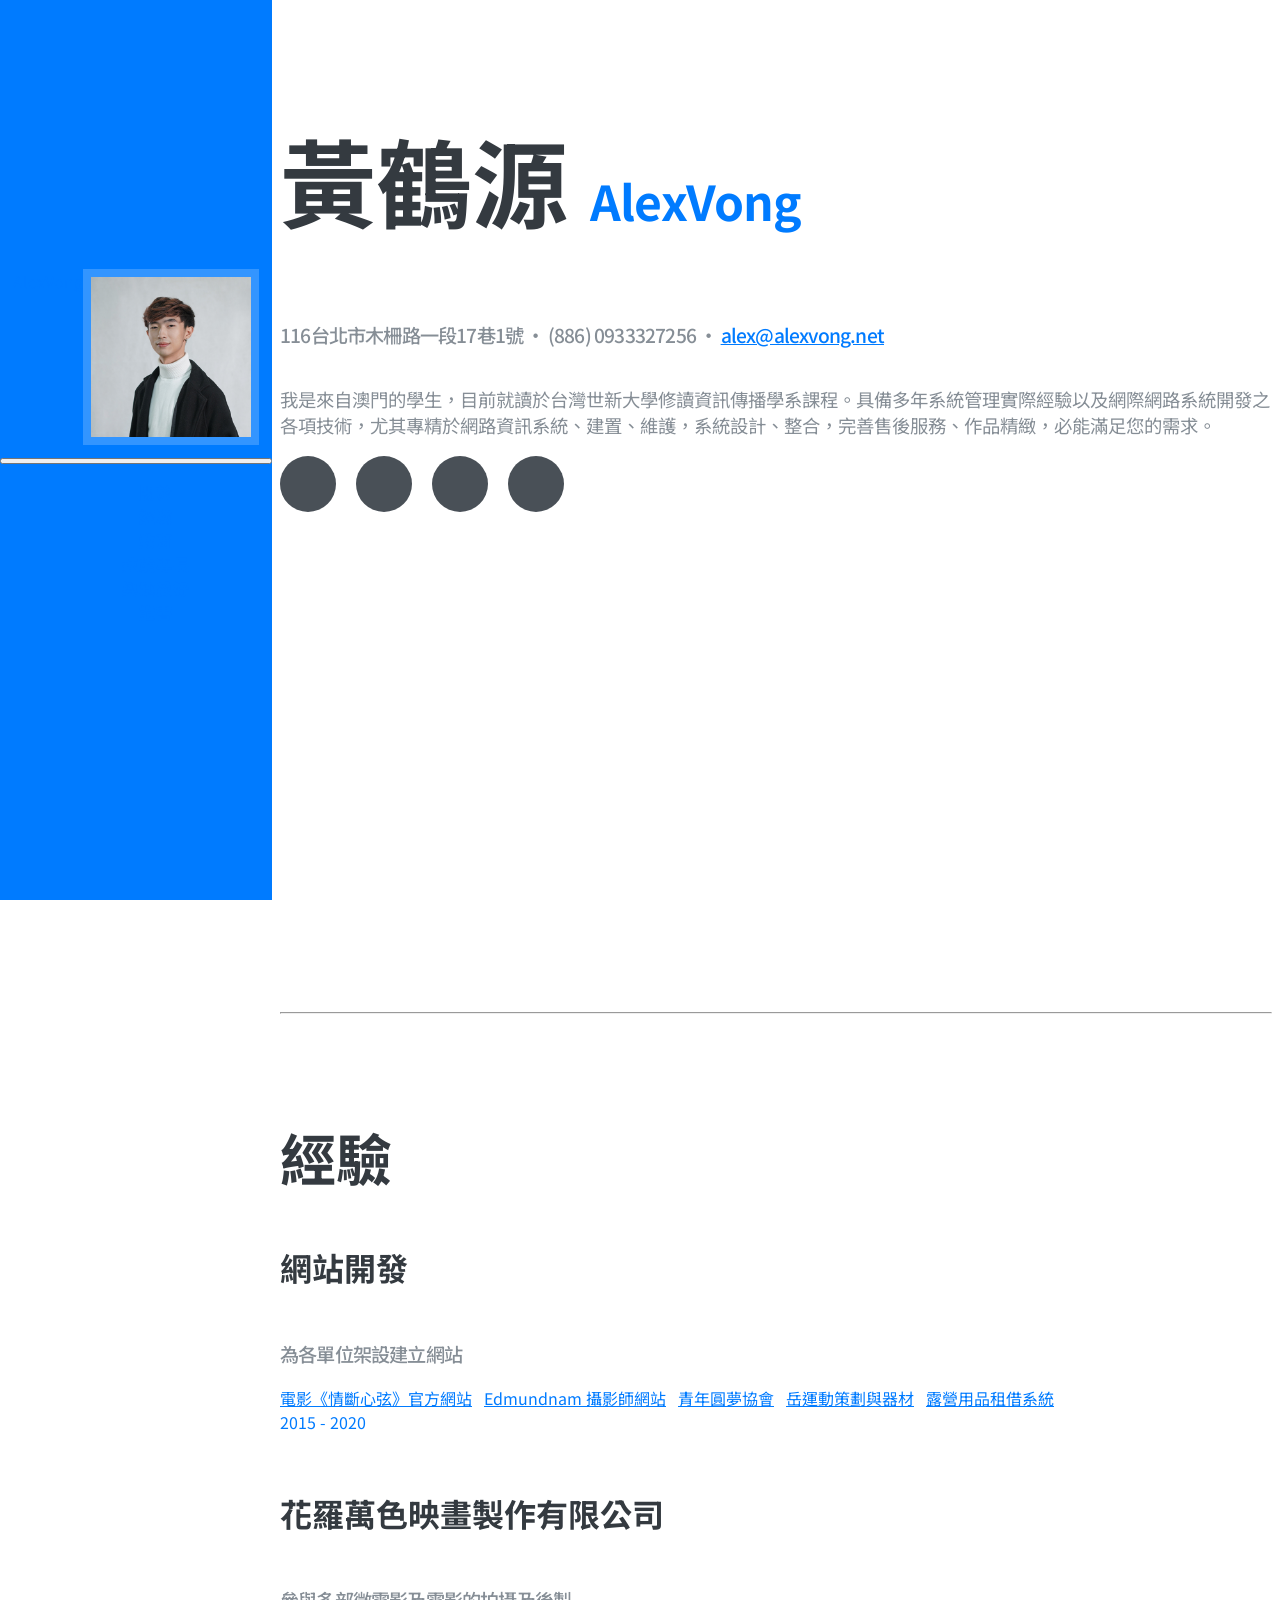
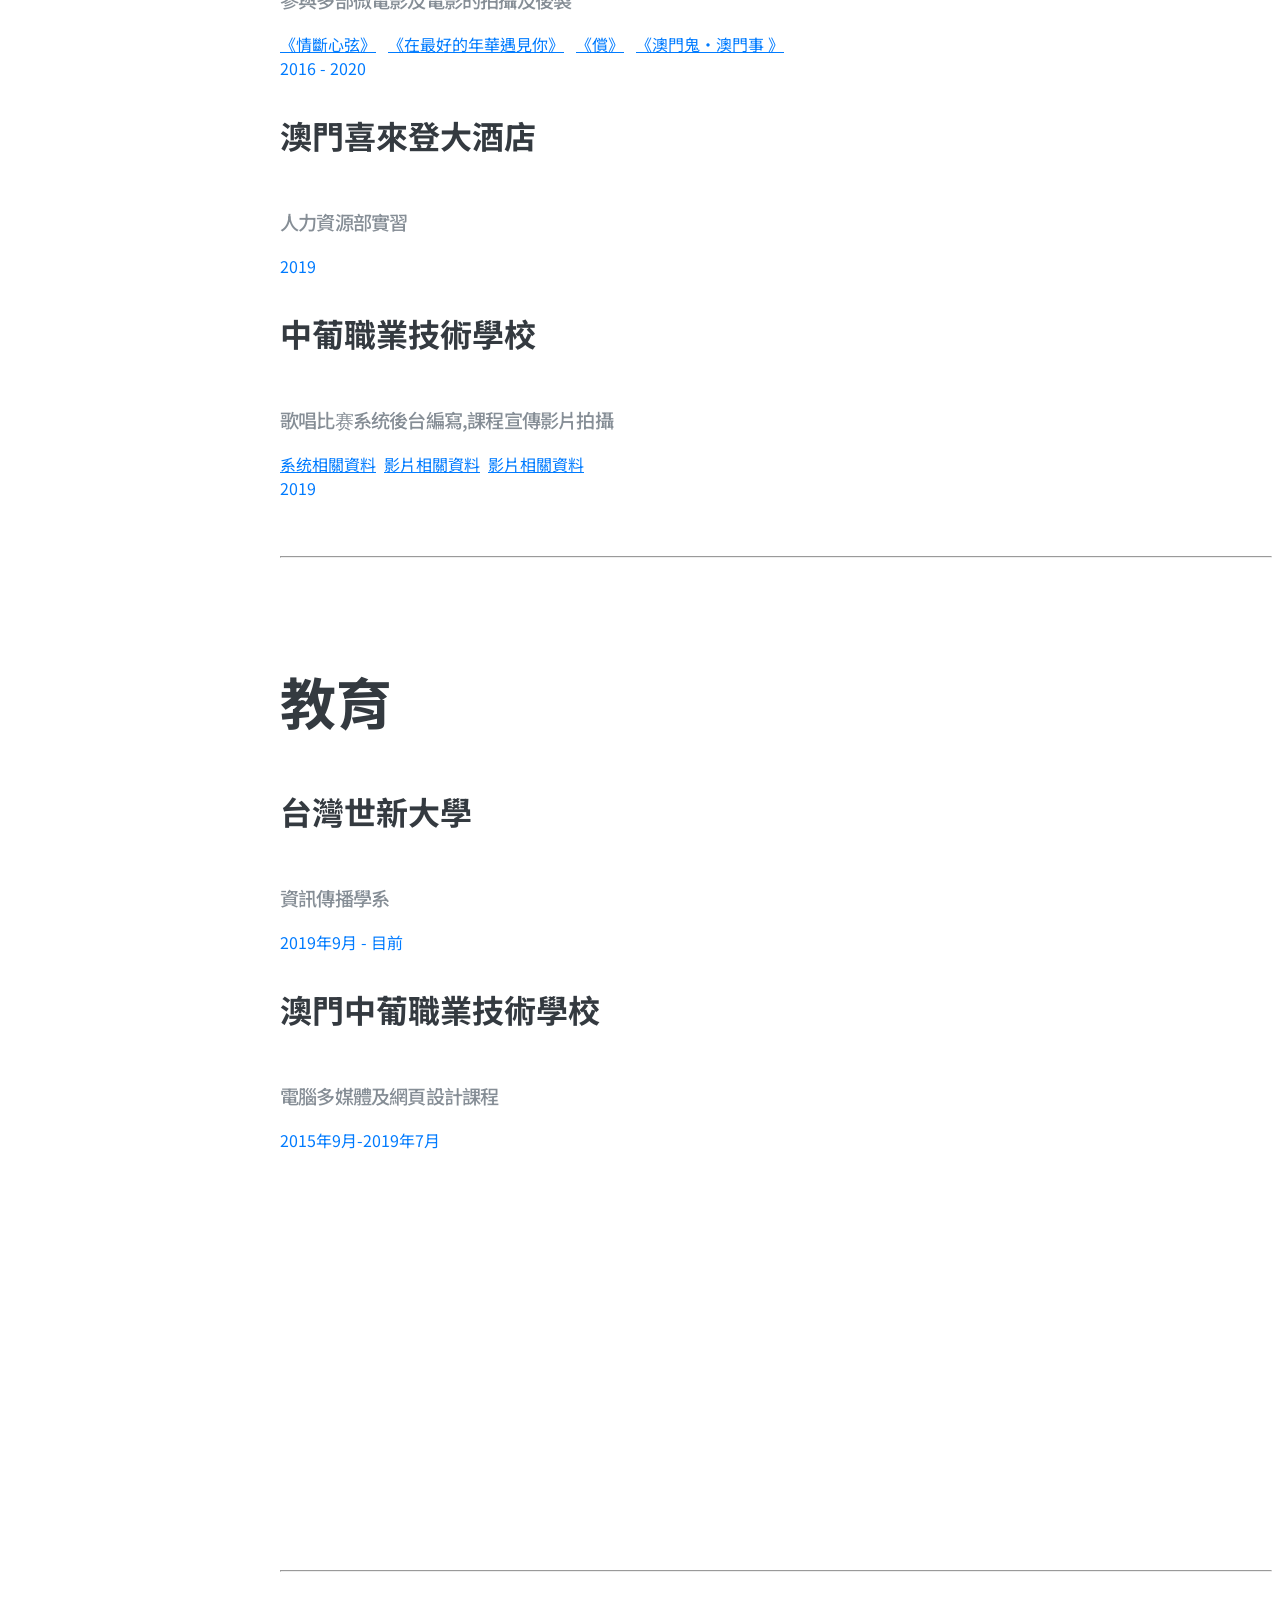
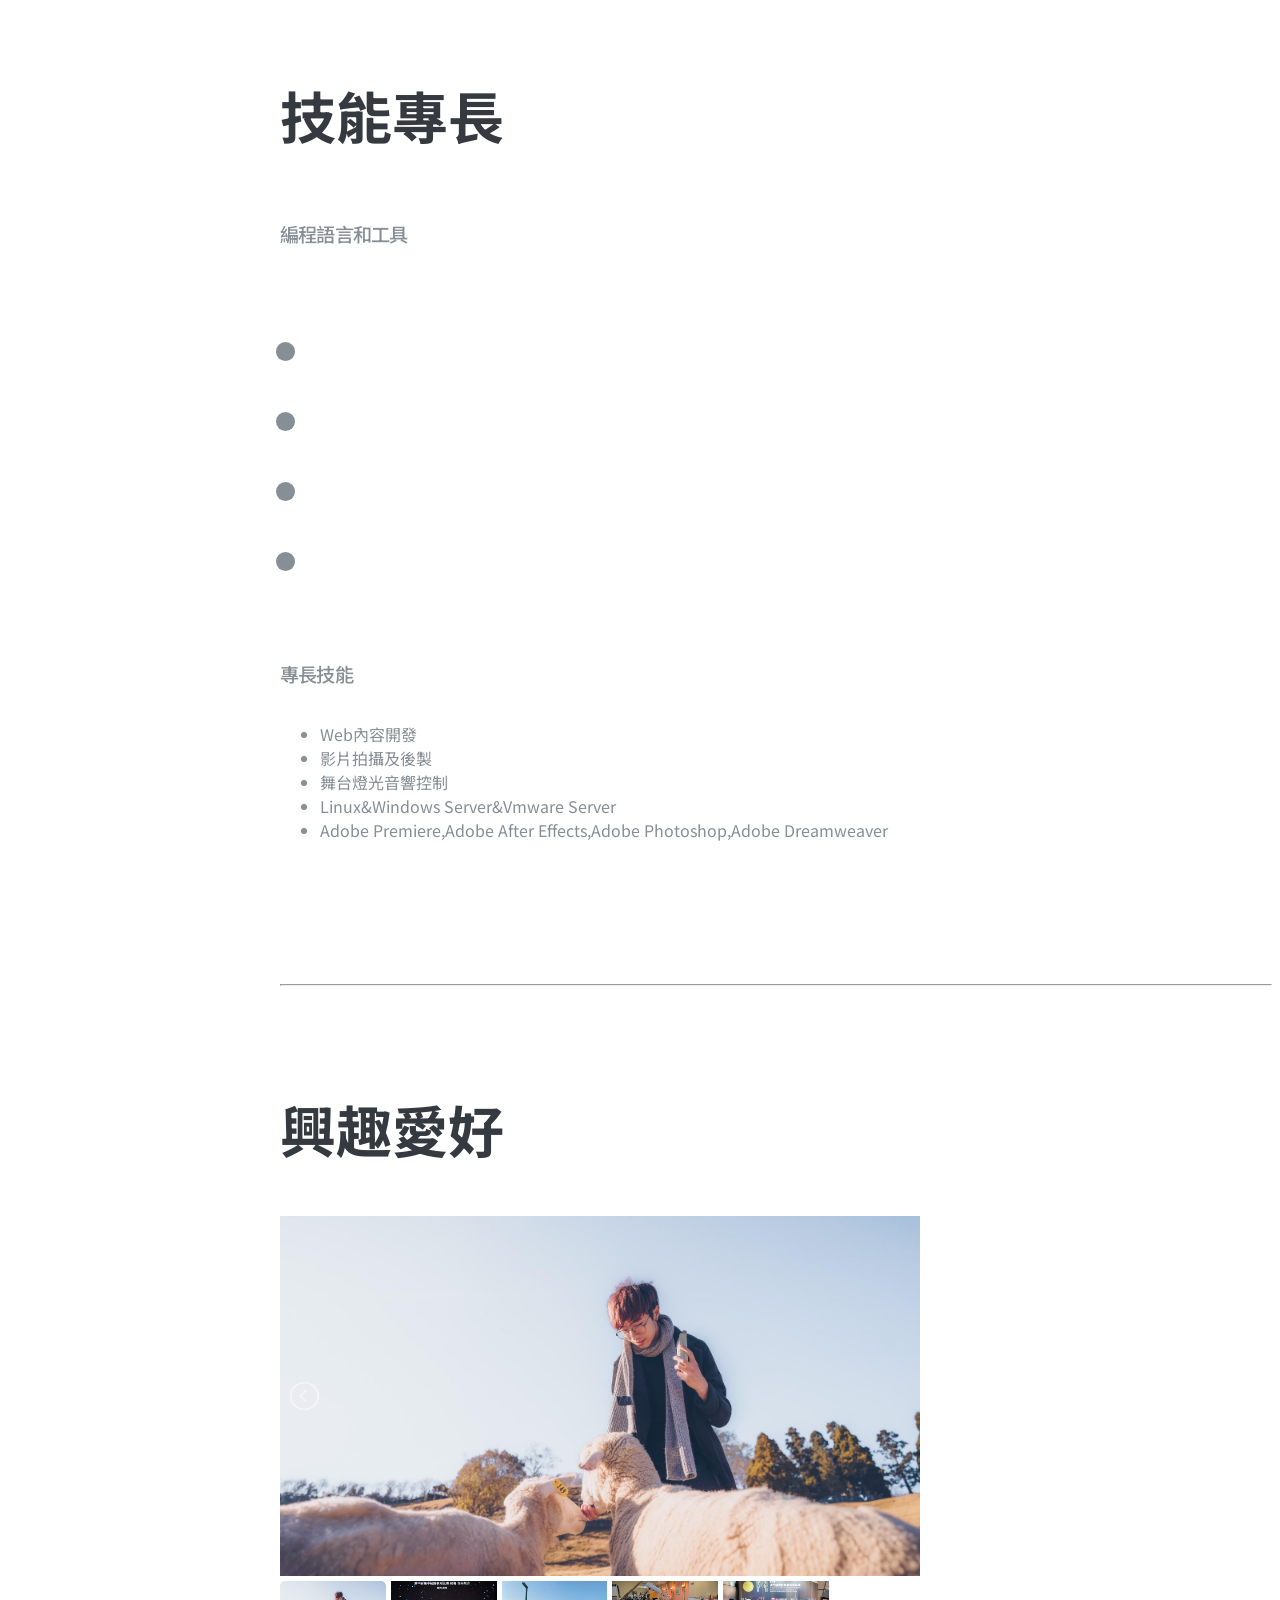
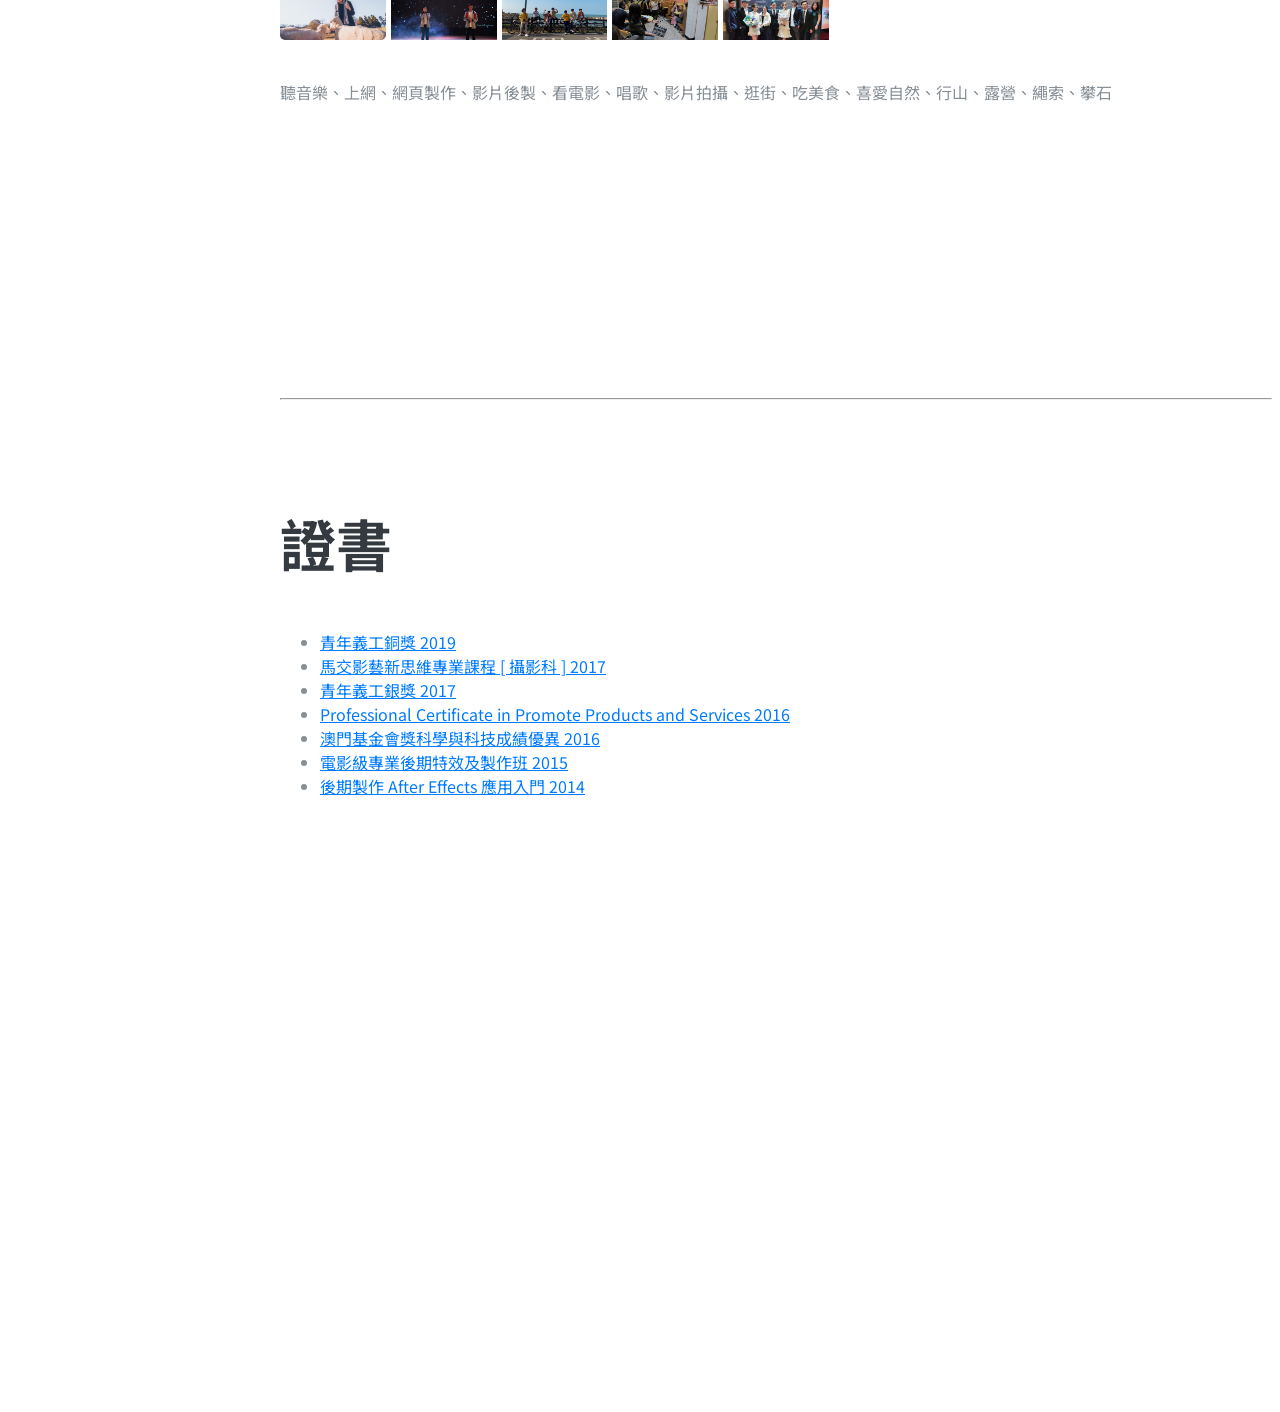
==== index.html @ d88dcc9e "Update index.html" ====
<!DOCTYPE html>
<html lang="zh-tw">
<head>
  <meta charset="utf-8">
  <meta name="viewport" content="width=device-width, initial-scale=1, shrink-to-fit=no">
  <meta name="description" content="AlexVong黃鶴源 我是來自澳門的學生，目前就讀於台灣世新大學修讀資訊傳播學系課程 具備多年系統管理實際經驗以及網際網路系統開發之各項技術，尤其專精於網路資訊系統、建置、維護，系統設計、整合">
  <meta name="author" content="AlexVong">
  <title>AlexVong 黃鶴源</title>
  <link href="img/favicon.png" rel="shortcut icon">
  <!-- Bootstrap core CSS -->
  <link href="vendor/bootstrap/css/bootstrap.min.css" rel="stylesheet">
  <!-- Custom fonts for this template -->
  <link href="https://fonts.googleapis.com/css?family=Saira+Extra+Condensed:500,700" rel="stylesheet">
  <link href="https://fonts.googleapis.com/css?family=Muli:400,400i,800,800i" rel="stylesheet">
  <link href="vendor/fontawesome-free/css/all.min.css" rel="stylesheet">
  <!-- Custom styles for this template -->
  <link href="css/resume.min.css" rel="stylesheet">
  <link href="css/myresume.css" rel="stylesheet">
  <!-- JQuery Lightbox 燈箱插件 -->
  <script src="js/lightbox-plus-jquery.js"></script>
  <link href="css/lightbox.css" rel="stylesheet" />
  <!-- Google Fonts字體 -->
  <link href="https://fonts.googleapis.com/css?family=Noto+Sans+TC&display=swap" rel="stylesheet">
  <!-- jQuery圖片輪播 -->
  <link type="text/css" rel="stylesheet" href="css/lightslider.css" />                  
  <script src="https://code.jquery.com/jquery-3.4.1.min.js"></script>
  <script src="js/lightslider.js"></script>
</head>
<body id="page-top">
  <nav class="navbar navbar-expand-lg navbar-dark bg-primary fixed-top" id="sideNav">
    <a class="navbar-brand js-scroll-trigger" href="#page-top">
      <span class="d-block d-lg-none">AlexVong</span>
      <span class="d-none d-lg-block">
        <img class="img-fluid img-profile rounded-circle mx-auto mb-2" src="img/profilealex.jpg" alt="alexprofilephoto">
      </span>
    </a>
    <button class="navbar-toggler" type="button" data-toggle="collapse" data-target="#navbarSupportedContent" aria-controls="navbarSupportedContent" aria-expanded="false" aria-label="Toggle navigation">
      <span class="navbar-toggler-icon"></span>
    </button>
    <div class="collapse navbar-collapse" id="navbarSupportedContent">
      <ul class="navbar-nav">
        <li class="nav-item">
          <a class="nav-link js-scroll-trigger" href="#about">關於</a>
        </li>
        <li class="nav-item">
          <a class="nav-link js-scroll-trigger" href="#experience">經驗</a>
        </li>
        <li class="nav-item">
          <a class="nav-link js-scroll-trigger" href="#education">教育</a>
        </li>
        <li class="nav-item">
          <a class="nav-link js-scroll-trigger" href="#skills">技能專長</a>
        </li>
        <li class="nav-item">
          <a class="nav-link js-scroll-trigger" href="#interests">興趣愛好</a>
        </li>
        <li class="nav-item">
          <a class="nav-link js-scroll-trigger" href="#awards">證書</a>
        </li>
      </ul>
    </div>
  </nav>
  <div class="container-fluid p-0">
    <section class="resume-section p-3 p-lg-5 d-flex align-items-center" id="about">
      <div class="w-100">
        <h1 class="mb-0">黃鶴源  
          <span class="text-primary">AlexVong</span>
        </h1>
        <div class="subheading mb-5">116台北市木柵路一段17巷1號 · (886) 0933327256 ·
          <a href="mailto:alex@alexvong.net">alex@alexvong.net</a>
        </div>
        <p class="lead mb-5">我是來自澳門的學生，目前就讀於台灣世新大學修讀資訊傳播學系課程。具備多年系統管理實際經驗以及網際網路系統開發之各項技術，尤其專精於網路資訊系統、建置、維護，系統設計、整合，完善售後服務、作品精緻，必能滿足您的需求。</p>
        <div class="social-icons">
       <!--   <a href="#">
            <i class="fab fa-linkedin-in"></i>
          </a>-->
          <a href="https://www.instagram.com/alexvong_/">
            <i class="fab fa-instagram"></i>
          </a>
          <a href="https://www.facebook.com/1999alex">
            <i class="fab fa-facebook-f"></i>
          </a>
          <a href="https://www.snapchat.com/add/alexvong99">
            <i class="fab fa-snapchat-ghost"></i>
          </a>
          <a href="mailto:alex@alexvong.net">
            <i class="fas fa-envelope"></i>
          </a>
        </div>
      </div>
    </section>
    <hr class="m-0">
    <section class="resume-section p-3 p-lg-5 d-flex justify-content-center" id="experience">
      <div class="w-100">
        <h2 class="mb-5">經驗</h2>
        <div class="resume-item d-flex flex-column flex-md-row justify-content-between">
          <div class="resume-content">
            <h3 class="mb-0">網站開發</h3>
            <div class="subheading mb-3">為各單位架設建立網站</div>
            <a href="https://www.stringsofsorrow.com/">電影《情斷心弦》官方網站</a>&nbsp;&nbsp;
            <a href="https://edmundnam.com/">Edmundnam 攝影師網站</a>&nbsp;&nbsp;
            <a href="https://www.youth-dreams.org/">青年圓夢協會</a>&nbsp;&nbsp;
            <a href="https://www.peaksportmacau.com/">岳運動策劃與器材</a>&nbsp;&nbsp;
            <a href="https://equip.youthleadermac.org/">露營用品租借系統</a>
          </div>
          <div class="resume-date text-md-right">
            <span class="text-primary">2015 - 2020</span>
          </div>
        </div>
  <br>
        <div class="resume-item d-flex flex-column flex-md-row justify-content-between mb-5">
          <div class="resume-content">
            <h3 class="mb-0">花羅萬色映畫製作有限公司</h3>
            <div class="subheading mb-3">參與多部微電影及電影的拍攝及後製</div>
            <a href="https://www.stringsofsorrow.com/">《情斷心弦》</a>&nbsp;&nbsp;
            <a href="https://alex36.com/?project=1">《在最好的年華遇見你》</a>&nbsp;&nbsp;
            <a href="https://alex36.com/?project=2">《償》</a>&nbsp;&nbsp;
            <a href="https://alex36.com/?project=6">《澳門鬼・澳門事 》</a>
          </div>
          <div class="resume-date text-md-right">
            <span class="text-primary">2016 - 2020</span>
          </div>
        </div>
        <div class="resume-item d-flex flex-column flex-md-row justify-content-between mb-5">
          <div class="resume-content">
            <h3 class="mb-0">澳門喜來登大酒店</h3>
           <div class="subheading mb-3">人力資源部實習</a></div>
           <!-- <p>Bring to the table win-win survival strategies to ensure proactive domination. At the end of the day, going forward, a new normal that has evolved from generation X is on the runway heading towards a streamlined cloud solution. User generated content in real-time will have multiple touchpoints for offshoring.</p>
        -->  </div>
          <div class="resume-date text-md-right">
            <span class="text-primary">2019</span>
          </div>
        </div>
        <div class="resume-item d-flex flex-column flex-md-row justify-content-between mb-5">
          <div class="resume-content">
            <h3 class="mb-0">中葡職業技術學校</h3>
            <div class="subheading mb-3">歌唱比赛系统後台編寫,課程宣傳影片拍攝</div>
            <a href="http://202.175.62.218/~stud_alexvong/sing/admin/">系统相關資料</a>&nbsp;&nbsp;<a href="https://youtu.be/jjWOtiuXO0Q">影片相關資料</a>&nbsp;&nbsp;<a href="https://goo.gl/ZrbVju">影片相關資料</a>
            <!--<p>Capitalize on low hanging fruit to identify a ballpark value added activity to beta test. Override the digital divide with additional clickthroughs from DevOps. Nanotechnology immersion along the information highway will close the loop on focusing solely on the bottom line.</p>-->
          </div>
          <div class="resume-date text-md-right">
            <span class="text-primary">2019</span>
          </div>
        </div>
      </div>
    </section>
    <hr class="m-0">
    <section class="resume-section p-3 p-lg-5 d-flex align-items-center" id="education">
      <div class="w-100">
        <h2 class="mb-5">教育</h2>

        <div class="resume-item d-flex flex-column flex-md-row justify-content-between mb-5">
          <div class="resume-content">
            <h3 class="mb-0">台灣世新大學</h3>
            <div class="subheading mb-3">資訊傳播學系</div>
            <!--<div>Computer Science - Web Development Track</div>
            <p>GPA: 3.23</p>-->
          </div>
          <div class="resume-date text-md-right">
            <span class="text-primary">2019年9月 - 目前</span>
          </div>
        </div>
        <div class="resume-item d-flex flex-column flex-md-row justify-content-between">
          <div class="resume-content">
            <h3 class="mb-0">澳門中葡職業技術學校</h3>
            <div class="subheading mb-3">電腦多媒體及網頁設計課程</div>
            <!--<p>GPA: 3.56</p>-->
          </div>
          <div class="resume-date text-md-right">
            <span class="text-primary">2015年9月-2019年7月</span>
          </div>
        </div>
      </div>
    </section>
    <hr class="m-0">
    <section class="resume-section p-3 p-lg-5 d-flex align-items-center" id="skills">
      <div class="w-100">
        <h2 class="mb-5">技能專長</h2>

        <div class="subheading mb-3">編程語言和工具</div>
        <ul class="list-inline dev-icons">
          <li class="list-inline-item">
            <i class="fab fa-html5"></i>
          </li>
          <li class="list-inline-item">
           <i class="fab fa-php"></i>
          </li>
          <li class="list-inline-item">
            <i class="fab fa-wordpress"></i>
          </li>
          <li class="list-inline-item">
            <i class="fab fa-linux"></i>
          </li>
        </ul>
        <div class="subheading mb-3">專長技能</div>
        <ul class="fa-ul mb-0">
                    <li>
            <i class="fa-li fa fa-check"></i>
            Web內容開發</li>
          <li>
            <i class="fa-li fa fa-check"></i>
            影片拍攝及後製</li>
          <li>
            <i class="fa-li fa fa-check"></i>
            舞台燈光音響控制</li>
          <li>
            <i class="fa-li fa fa-check"></i>
            Linux&Windows Server&Vmware Server</li>
                     <li>
            <i class="fa-li fa fa-check"></i>
            Adobe Premiere,Adobe After Effects,Adobe Photoshop,Adobe Dreamweaver</li>
        </ul>
      </div>
    </section>
    <hr class="m-0">

    <section class="resume-section p-3 p-lg-5 d-flex align-items-center" id="interests">
      <div class="w-100">
        <h2 class="mb-5">興趣愛好</h2>
<div class="demo">
    <ul  class="sli" id="lightSlider">
        <li  class="sli" data-thumb="img/sli1.jpg">
            <img width="640" height="480" class="sli" src="img/sli1.jpg" />
        </li>
        <li  class="sli" data-thumb="img/sli2.jpg">
            <img width="640" height="480" class="sli" src="img/sli2.jpg" />
        </li>
           <li  class="sli" data-thumb="img/sli3.jpg">
            <img width="640" height="480" class="sli" src="img/sli3.jpg" />
        </li>
        </li>
           <li  class="sli" data-thumb="img/sli4.jpg">
            <img width="640" height="480" class="sli" src="img/sli4.jpg" />
        </li>
        </li>
           <li  class="sli" data-thumb="img/sli5.jpg">
            <img width="640" height="480" class="sli" src="img/sli5.jpg" />
        </li>
    </ul>
</div>
          <script type="text/javascript">
$('#lightSlider').lightSlider({
    gallery: true,
    item: 1,
    loop:true,
    slideMargin: 0,
    thumbItem: 9
});
</script>
         <br>
        <p class="mb-0">聽音樂、上網、網頁製作、影片後製、看電影、唱歌、影片拍攝、逛街、吃美食、喜愛自然、行山、露營、繩索、攀石</p>
      </div>
    </section>

    <hr class="m-0">
    <section class="resume-section p-3 p-lg-5 d-flex align-items-center" id="awards">
      <div class="w-100">
        <h2 class="mb-5">證書</h2>
        <ul class="fa-ul mb-0">
         <li>
            <i class="fa-li fa fa-trophy text-warning"></i>
            <a href="img/ca5.jpg" data-lightbox="ca" data-title="青年義工銅獎">青年義工銅獎 2019</a>
          </li>
          <li>
            <i class="fa-li fa fa-trophy text-warning"></i>
            <a href="img/ca1.jpeg" data-lightbox="ca" data-title="馬交影藝新思維專業課程 [ 攝影科 ]">馬交影藝新思維專業課程 [ 攝影科 ] 2017</a>
          </li>
         <li>
            <i class="fa-li fa fa-trophy text-warning"></i>
            <a href="img/ca6.jpeg" data-lightbox="ca" data-title="青年義工銀獎">青年義工銀獎 2017</a>
          </li>
           <li>
            <i class="fa-li fa fa-trophy text-warning"></i>
            <a href="img/ca4.jpeg" data-lightbox="ca" data-title="Professional Certificate in Promote Products and Services">Professional Certificate in Promote Products and Services 2016</a>
          </li>
           <li>
            <i class="fa-li fa fa-trophy text-warning"></i>
            <a href="img/ca7.jpeg" data-lightbox="ca" data-title="澳門基金會獎科學與科技成績優異 2016">澳門基金會獎科學與科技成績優異 2016</a>
          </li>
          <li>
            <i class="fa-li fa fa-trophy text-warning"></i>
            <a href="img/ca3.jpeg" data-lightbox="ca" data-title="電影級專業後期特效及製作班">電影級專業後期特效及製作班 2015</a>
          </li>
          <li>
            <i class="fa-li fa fa-trophy text-warning"></i>
            <a href="img/ca2.jpeg" data-lightbox="ca" data-title="後期製作 After Effects 應用入門">後期製作 After Effects 應用入門 2014</a>
          </li>
        </ul>
      </div>
    </section>

  </div>

  <!-- Bootstrap core JavaScript -->
  <script src="vendor/jquery/jquery.min.js"></script>
  <script src="vendor/bootstrap/js/bootstrap.bundle.min.js"></script>

  <!-- Plugin JavaScript -->
  <script src="vendor/jquery-easing/jquery.easing.min.js"></script>

  <!-- Custom scripts for this template -->
  <script src="js/resume.min.js"></script>
</body>
</html>
---- css/resume.min.css ----
/*!
 * Start Bootstrap - Resume v5.0.8 (https://startbootstrap.com/template-overviews/resume)
 * Copyright 2013-2019 Start Bootstrap
 * Licensed under MIT (https://github.com/BlackrockDigital/startbootstrap-resume/blob/master/LICENSE)
 font-family: 'Noto Sans TC', sans-serif;
 */body{font-family:'Noto Sans TC', sans-serif,Muli,-apple-system,BlinkMacSystemFont,'Segoe UI',Roboto,'Helvetica Neue',Arial,sans-serif,'Apple Color Emoji'
 ,'Segoe UI Emoji','Segoe UI Symbol','Noto Color Emoji';padding-top:54px;color:#868e96}@media (min-width:992px)
 {body{padding-top:0;padding-left:17rem}}h1,h2,h3,h4,h5,h6
 {font-family:'Saira Extra Condensed',-apple-system,BlinkMacSystemFont,'Segoe UI',Roboto,'Helvetica Neue',Arial,sans-serif,
 'Apple Color Emoji','Segoe UI Emoji','Segoe UI Symbol','Noto Color Emoji';font-weight:700;text-transform:uppercase;color:#343a40}
 h1{font-size:6rem;line-height:5.5rem}h2{font-size:3.5rem}h3{font-size:2rem}
 p.lead{font-size:1.15rem;font-weight:400}.subheading{text-transform:uppercase;font-weight:500;
 	font-family:'Saira Extra Condensed',-apple-system,BlinkMacSystemFont,'Segoe UI',Roboto,'Helvetica Neue',Arial,sans-serif,
 	'Apple Color Emoji','Segoe UI Emoji','Segoe UI Symbol','Noto Color Emoji';font-size:1.5rem}
 	.social-icons a{display:inline-block;height:3.5rem;width:3.5rem;background-color:#495057;color:#fff!important;border-radius:100%;
 		text-align:center;font-size:1.5rem;line-height:3.5rem;margin-right:1rem}.social-icons a:last-child{margin-right:0}
 		.social-icons a:hover{background-color:#007bff}.dev-icons{font-size:3rem}.dev-icons .list-inline-item i:hover{color:#007bff}
 		#sideNav .navbar-nav .nav-item .nav-link{font-weight:800;letter-spacing:.05rem;text-transform:uppercase}
 		#sideNav .navbar-toggler:focus{outline-color:#d48a6e}@media (min-width:992px)
 		{#sideNav{text-align:center;position:fixed;top:0;left:0;display:flex;flex-direction:column;width:17rem;height:100vh}
 		#sideNav .navbar-brand{display:flex;margin:auto auto 0;padding:.5rem}
 		#sideNav .navbar-brand .img-profile{max-width:10rem;max-height:10rem;border:.5rem solid rgba(255,255,255,.2)}
 		#sideNav .navbar-collapse{display:flex;align-items:flex-start;flex-grow:0;width:100%;margin-bottom:auto}
 		#sideNav .navbar-collapse .navbar-nav{flex-direction:column;width:100%}
 		#sideNav .navbar-collapse .navbar-nav .nav-item{display:block}
 		#sideNav .navbar-collapse .navbar-nav .nav-item .nav-link{display:block}}
 		section.resume-section{padding-top:5rem!important;padding-bottom:5rem!important;max-width:75rem}
 		section.resume-section .resume-item .resume-date{min-width:none}@media (min-width:768px)
 		{section.resume-section{min-height:100vh}section.resume-section .resume-item .resume-date{min-width:18rem}}
 		@media (min-width:992px){section.resume-section{padding-top:3rem!important;padding-bottom:3rem!important}}
 		.bg-primary{background-color:#007bff!important}.text-primary{color:#007bff!important}a{color:#007bff}a:active,a:focus,a:hover{color:#824027}

 		.demo {
}
ul.sli {
    list-style: none outside none;
    padding-left: 0;
    margin-bottom:0;
}
li.sli {
    display: block;
    float: left;
    margin-right: 6px;
    cursor:pointer;
}
img.sli {
    display: block;
    height: auto;
    max-width: 100%;
}
---- css/myresume.css ----
body {
	font-family: 'Noto Sans TC', sans-serif;
}

h1, h2, h3, h4, h5, h6 {
	font-family: 'Noto Sans TC', sans-serif;
	text-transform: none;
}
.subheading {
	font-family: 'Noto Sans TC', sans-serif;
	font-size: 1.2rem;
	text-transform: none;
	letter-spacing: -0.05rem;
	line-height: 4rem;
}


h1 .text-primary {
	font-size: 3rem;
	letter-spacing: -0.05rem;
	line-height: 3rem;
}
---- css/lightslider.css ----
/*! lightslider - v1.1.3 - 2015-04-14
* https://github.com/sachinchoolur/lightslider
* Copyright (c) 2015 Sachin N; Licensed MIT */
/** /!!! core css Should not edit !!!/**/ 

.lSSlideOuter {
    overflow: hidden;
    -webkit-touch-callout: none;
    -webkit-user-select: none;
    -khtml-user-select: none;
    -moz-user-select: none;
    -ms-user-select: none;
    user-select: none
}
.lightSlider:before, .lightSlider:after {
    content: " ";
    display: table;
}
.lightSlider {
    overflow: hidden;
    margin: 0;
}
.lSSlideWrapper {
    max-width: 100%;
    overflow: hidden;
    position: relative;
}
.lSSlideWrapper > .lightSlider:after {
    clear: both;
}
.lSSlideWrapper .lSSlide {
    -webkit-transform: translate(0px, 0px);
    -ms-transform: translate(0px, 0px);
    transform: translate(0px, 0px);
    -webkit-transition: all 1s;
    -webkit-transition-property: -webkit-transform,height;
    -moz-transition-property: -moz-transform,height;
    transition-property: transform,height;
    -webkit-transition-duration: inherit !important;
    transition-duration: inherit !important;
    -webkit-transition-timing-function: inherit !important;
    transition-timing-function: inherit !important;
}
.lSSlideWrapper .lSFade {
    position: relative;
}
.lSSlideWrapper .lSFade > * {
    position: absolute !important;
    top: 0;
    left: 0;
    z-index: 9;
    margin-right: 0;
    width: 100%;
}
.lSSlideWrapper.usingCss .lSFade > * {
    opacity: 0;
    -webkit-transition-delay: 0s;
    transition-delay: 0s;
    -webkit-transition-duration: inherit !important;
    transition-duration: inherit !important;
    -webkit-transition-property: opacity;
    transition-property: opacity;
    -webkit-transition-timing-function: inherit !important;
    transition-timing-function: inherit !important;
}
.lSSlideWrapper .lSFade > *.active {
    z-index: 10;
}
.lSSlideWrapper.usingCss .lSFade > *.active {
    opacity: 1;
}
/** /!!! End of core css Should not edit !!!/**/

/* Pager */
.lSSlideOuter .lSPager.lSpg {
    margin: 10px 0 0;
    padding: 0;
    text-align: center;
}
.lSSlideOuter .lSPager.lSpg > li {
    cursor: pointer;
    display: inline-block;
    padding: 0 5px;
}
.lSSlideOuter .lSPager.lSpg > li a {
    background-color: #222222;
    border-radius: 30px;
    display: inline-block;
    height: 8px;
    overflow: hidden;
    text-indent: -999em;
    width: 8px;
    position: relative;
    z-index: 99;
    -webkit-transition: all 0.5s linear 0s;
    transition: all 0.5s linear 0s;
}
.lSSlideOuter .lSPager.lSpg > li:hover a, .lSSlideOuter .lSPager.lSpg > li.active a {
    background-color: #428bca;
}
.lSSlideOuter .media {
    opacity: 0.8;
}
.lSSlideOuter .media.active {
    opacity: 1;
}
/* End of pager */

/** Gallery */
.lSSlideOuter .lSPager.lSGallery {
    list-style: none outside none;
    padding-left: 0;
    margin: 0;
    overflow: hidden;
    transform: translate3d(0px, 0px, 0px);
    -moz-transform: translate3d(0px, 0px, 0px);
    -ms-transform: translate3d(0px, 0px, 0px);
    -webkit-transform: translate3d(0px, 0px, 0px);
    -o-transform: translate3d(0px, 0px, 0px);
    -webkit-transition-property: -webkit-transform;
    -moz-transition-property: -moz-transform;
    -webkit-touch-callout: none;
    -webkit-user-select: none;
    -khtml-user-select: none;
    -moz-user-select: none;
    -ms-user-select: none;
    user-select: none;
}
.lSSlideOuter .lSPager.lSGallery li {
    overflow: hidden;
    -webkit-transition: border-radius 0.12s linear 0s 0.35s linear 0s;
    transition: border-radius 0.12s linear 0s 0.35s linear 0s;
}
.lSSlideOuter .lSPager.lSGallery li.active, .lSSlideOuter .lSPager.lSGallery li:hover {
    border-radius: 5px;
}
.lSSlideOuter .lSPager.lSGallery img {
    display: block;
    height: auto;
    max-width: 100%;
}
.lSSlideOuter .lSPager.lSGallery:before, .lSSlideOuter .lSPager.lSGallery:after {
    content: " ";
    display: table;
}
.lSSlideOuter .lSPager.lSGallery:after {
    clear: both;
}
/* End of Gallery*/

/* slider actions */
.lSAction > a {
    width: 32px;
    display: block;
    top: 50%;
    height: 32px;
    background-image: url('../img/controls.png');
    cursor: pointer;
    position: absolute;
    z-index: 99;
    margin-top: -16px;
    opacity: 0.5;
    -webkit-transition: opacity 0.35s linear 0s;
    transition: opacity 0.35s linear 0s;
}
.lSAction > a:hover {
    opacity: 1;
}
.lSAction > .lSPrev {
    background-position: 0 0;
    left: 10px;
}
.lSAction > .lSNext {
    background-position: -32px 0;
    right: 10px;
}
.lSAction > a.disabled {
    pointer-events: none;
}
.cS-hidden {
    height: 1px;
    opacity: 0;
    filter: alpha(opacity=0);
    overflow: hidden;
}


/* vertical */
.lSSlideOuter.vertical {
    position: relative;
}
.lSSlideOuter.vertical.noPager {
    padding-right: 0px !important;
}
.lSSlideOuter.vertical .lSGallery {
    position: absolute !important;
    right: 0;
    top: 0;
}
.lSSlideOuter.vertical .lightSlider > * {
    width: 100% !important;
    max-width: none !important;
}

/* vertical controlls */
.lSSlideOuter.vertical .lSAction > a {
    left: 50%;
    margin-left: -14px;
    margin-top: 0;
}
.lSSlideOuter.vertical .lSAction > .lSNext {
    background-position: 31px -31px;
    bottom: 10px;
    top: auto;
}
.lSSlideOuter.vertical .lSAction > .lSPrev {
    background-position: 0 -31px;
    bottom: auto;
    top: 10px;
}
/* vertical */


/* Rtl */
.lSSlideOuter.lSrtl {
    direction: rtl;
}
.lSSlideOuter .lightSlider, .lSSlideOuter .lSPager {
    padding-left: 0;
    list-style: none outside none;
}
.lSSlideOuter.lSrtl .lightSlider, .lSSlideOuter.lSrtl .lSPager {
    padding-right: 0;
}
.lSSlideOuter .lightSlider > *,  .lSSlideOuter .lSGallery li {
    float: left;
}
.lSSlideOuter.lSrtl .lightSlider > *,  .lSSlideOuter.lSrtl .lSGallery li {
    float: right !important;
}
/* Rtl */

@-webkit-keyframes rightEnd {
    0% {
        left: 0;
    }

    50% {
        left: -15px;
    }

    100% {
        left: 0;
    }
}
@keyframes rightEnd {
    0% {
        left: 0;
    }

    50% {
        left: -15px;
    }

    100% {
        left: 0;
    }
}
@-webkit-keyframes topEnd {
    0% {
        top: 0;
    }

    50% {
        top: -15px;
    }

    100% {
        top: 0;
    }
}
@keyframes topEnd {
    0% {
        top: 0;
    }

    50% {
        top: -15px;
    }

    100% {
        top: 0;
    }
}
@-webkit-keyframes leftEnd {
    0% {
        left: 0;
    }

    50% {
        left: 15px;
    }

    100% {
        left: 0;
    }
}
@keyframes leftEnd {
    0% {
        left: 0;
    }

    50% {
        left: 15px;
    }

    100% {
        left: 0;
    }
}
@-webkit-keyframes bottomEnd {
    0% {
        bottom: 0;
    }

    50% {
        bottom: -15px;
    }

    100% {
        bottom: 0;
    }
}
@keyframes bottomEnd {
    0% {
        bottom: 0;
    }

    50% {
        bottom: -15px;
    }

    100% {
        bottom: 0;
    }
}
.lSSlideOuter .rightEnd {
    -webkit-animation: rightEnd 0.3s;
    animation: rightEnd 0.3s;
    position: relative;
}
.lSSlideOuter .leftEnd {
    -webkit-animation: leftEnd 0.3s;
    animation: leftEnd 0.3s;
    position: relative;
}
.lSSlideOuter.vertical .rightEnd {
    -webkit-animation: topEnd 0.3s;
    animation: topEnd 0.3s;
    position: relative;
}
.lSSlideOuter.vertical .leftEnd {
    -webkit-animation: bottomEnd 0.3s;
    animation: bottomEnd 0.3s;
    position: relative;
}
.lSSlideOuter.lSrtl .rightEnd {
    -webkit-animation: leftEnd 0.3s;
    animation: leftEnd 0.3s;
    position: relative;
}
.lSSlideOuter.lSrtl .leftEnd {
    -webkit-animation: rightEnd 0.3s;
    animation: rightEnd 0.3s;
    position: relative;
}
/*/  GRab cursor */
.lightSlider.lsGrab > * {
  cursor: -webkit-grab;
  cursor: -moz-grab;
  cursor: -o-grab;
  cursor: -ms-grab;
  cursor: grab;
}
.lightSlider.lsGrabbing > * {
  cursor: move;
  cursor: -webkit-grabbing;
  cursor: -moz-grabbing;
  cursor: -o-grabbing;
  cursor: -ms-grabbing;
  cursor: grabbing;
}
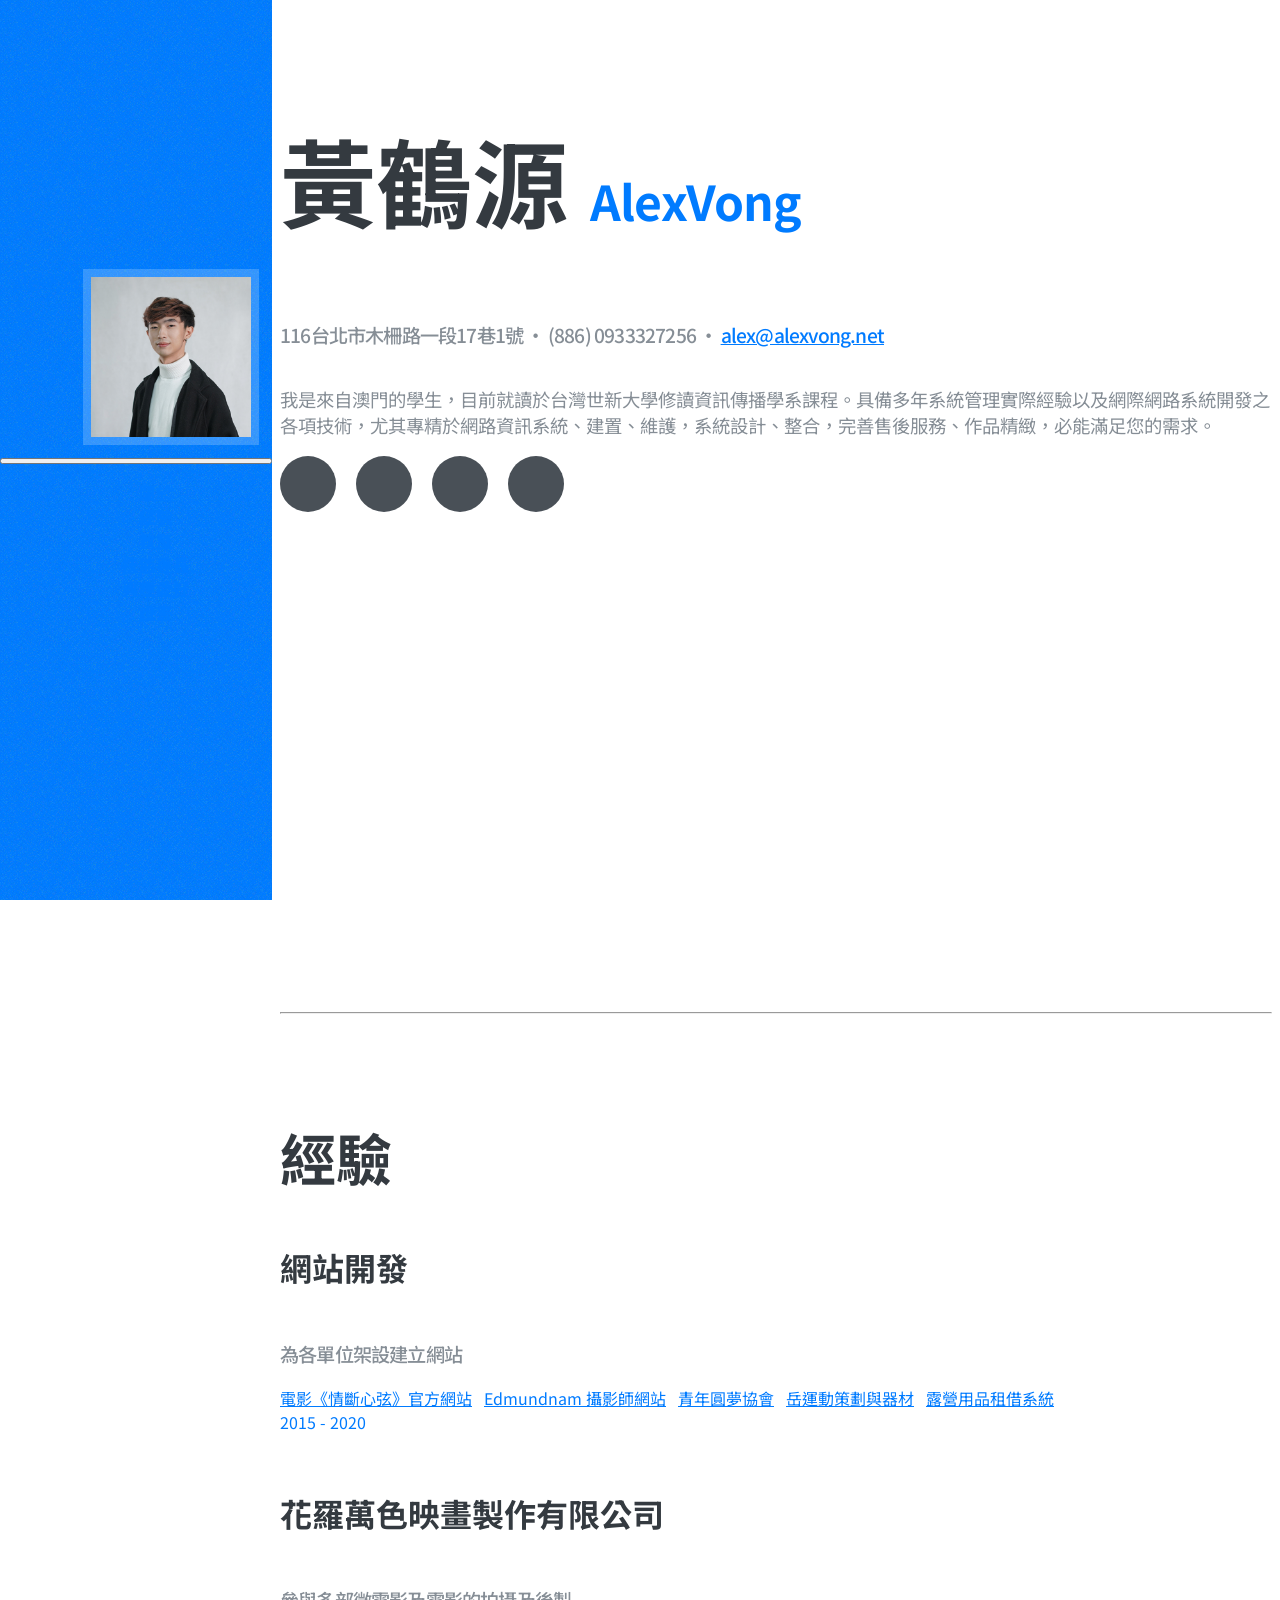
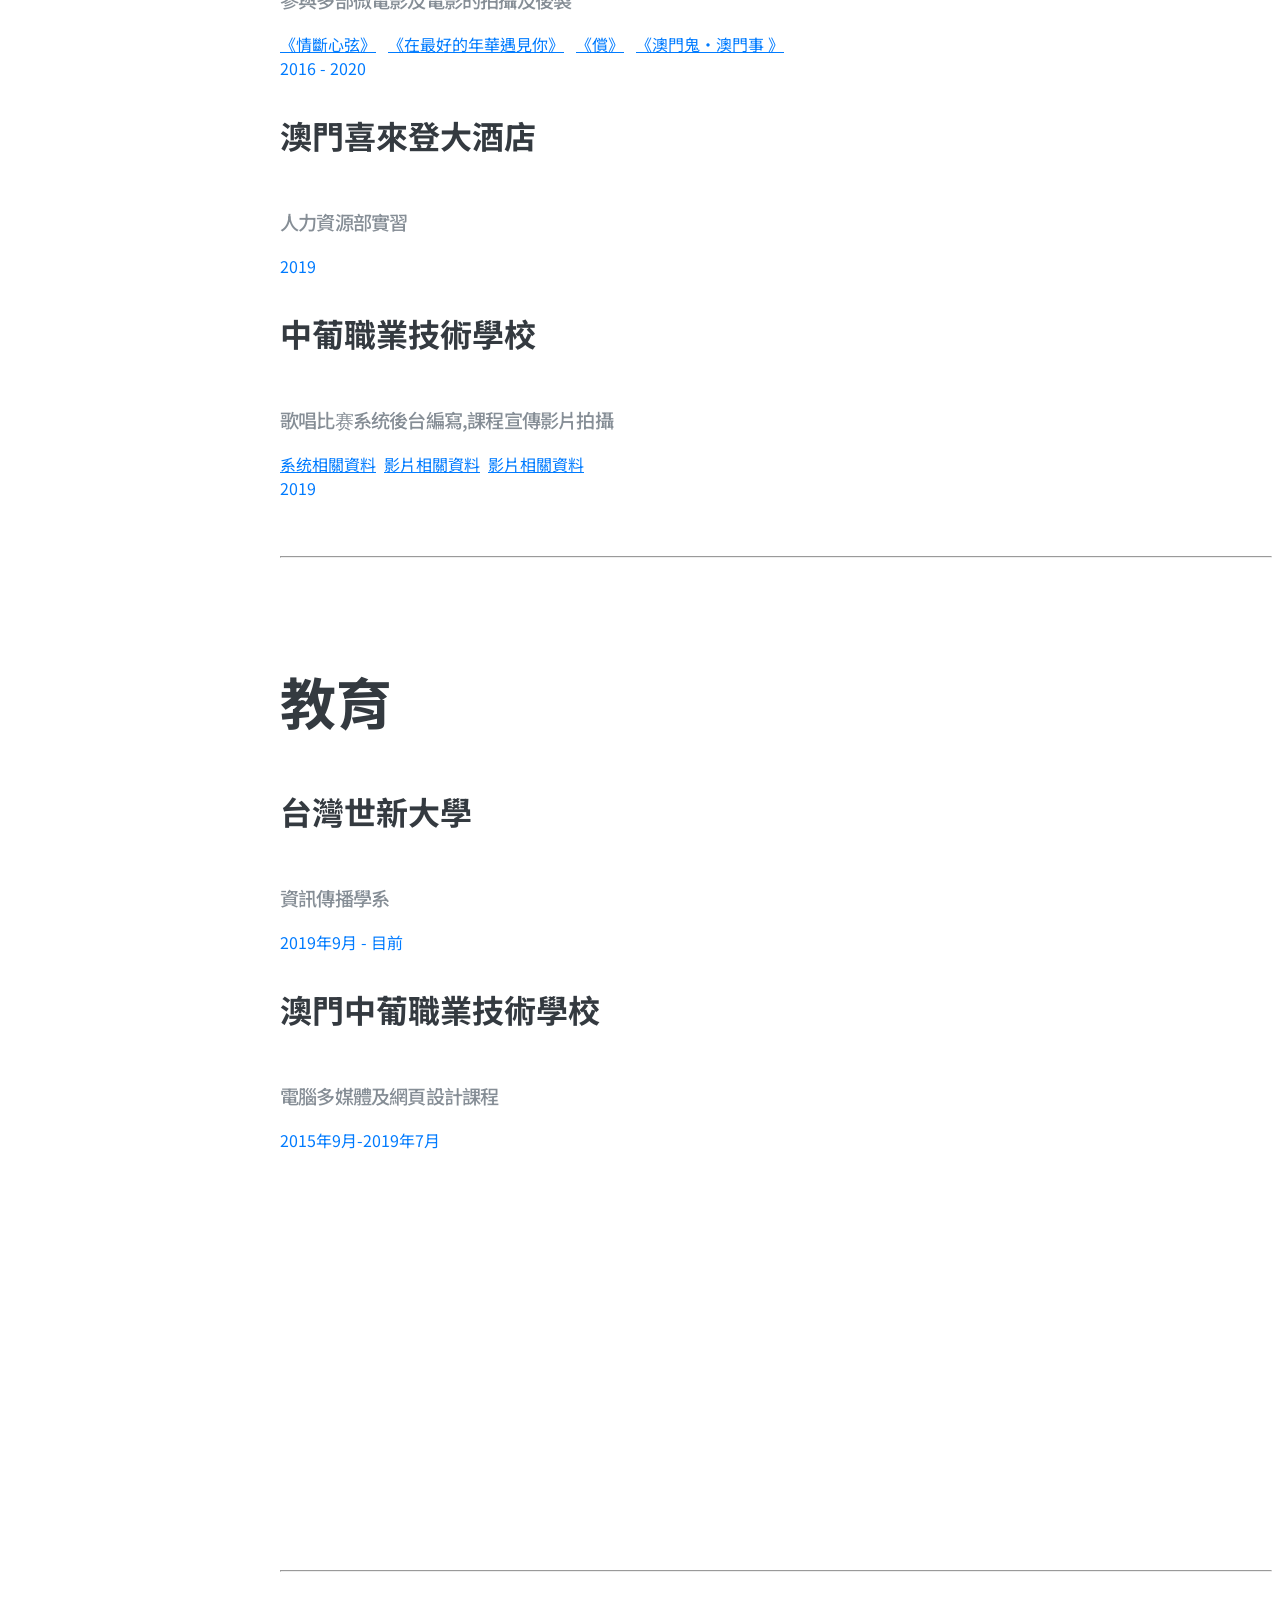
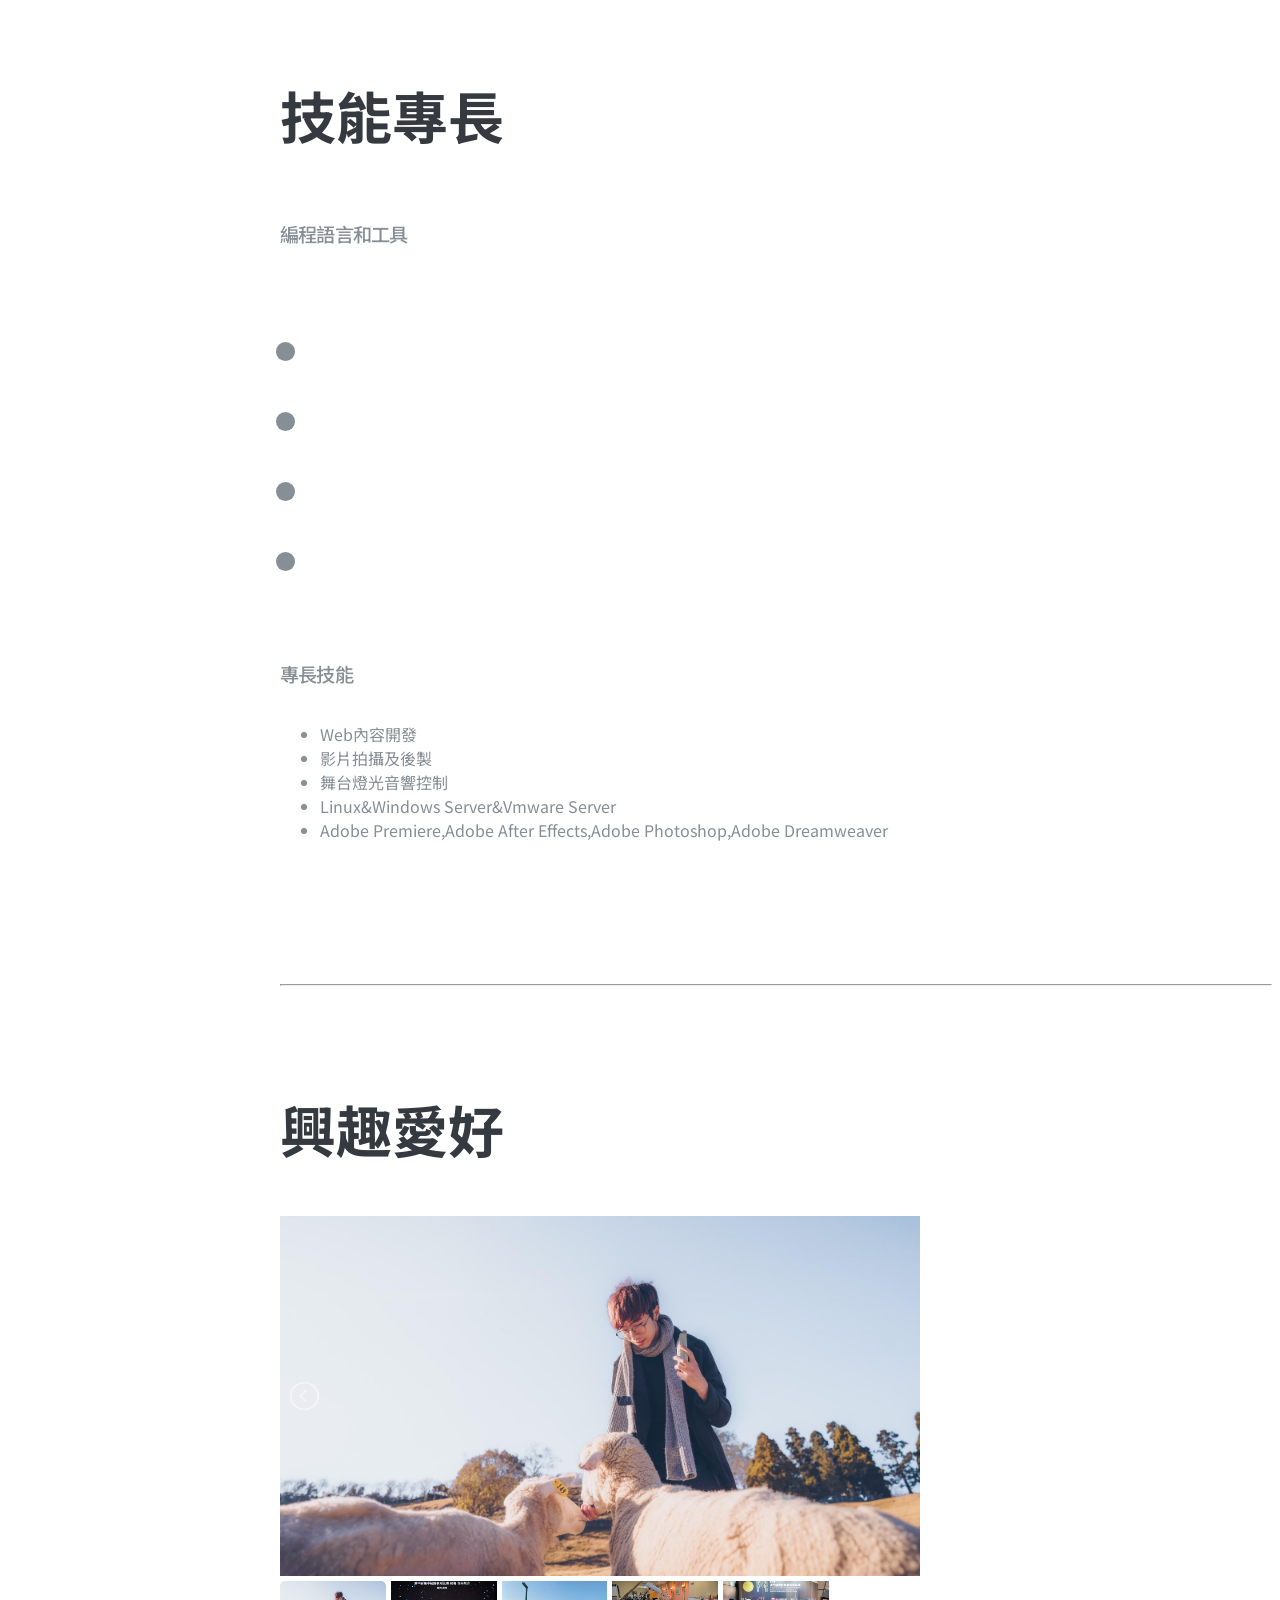
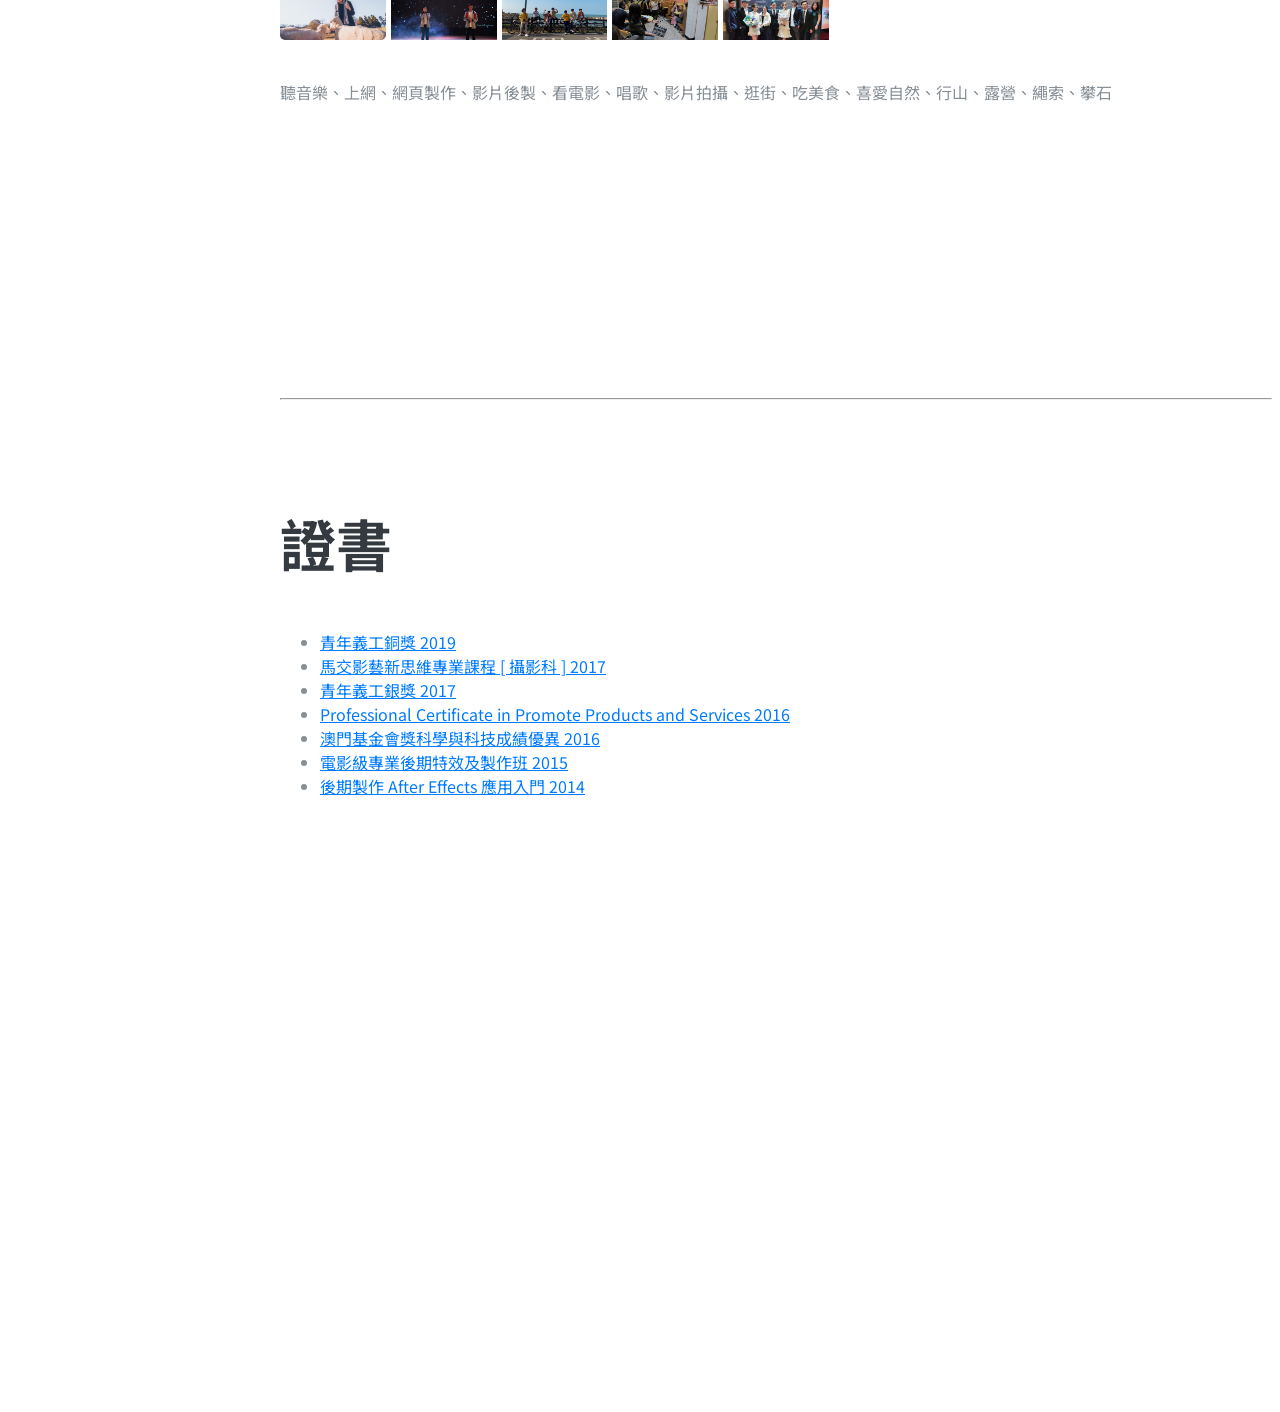
==== commit c202da89: "Update index.html" ====
--- a/index.html
+++ b/index.html
@@ -148,7 +148,6 @@
     <section class="resume-section p-3 p-lg-5 d-flex align-items-center" id="education">
       <div class="w-100">
         <h2 class="mb-5">教育</h2>
-
         <div class="resume-item d-flex flex-column flex-md-row justify-content-between mb-5">
           <div class="resume-content">
             <h3 class="mb-0">台灣世新大學</h3>
--- a/css/myresume.css
+++ b/css/myresume.css
@@ -13,7 +13,10 @@
 	letter-spacing: -0.05rem;
 	line-height: 4rem;
 }
-
+.bg-primary {
+	
+	background-image: url("../img/otis-redding.png");
+}
 
 h1 .text-primary {
 	font-size: 3rem;
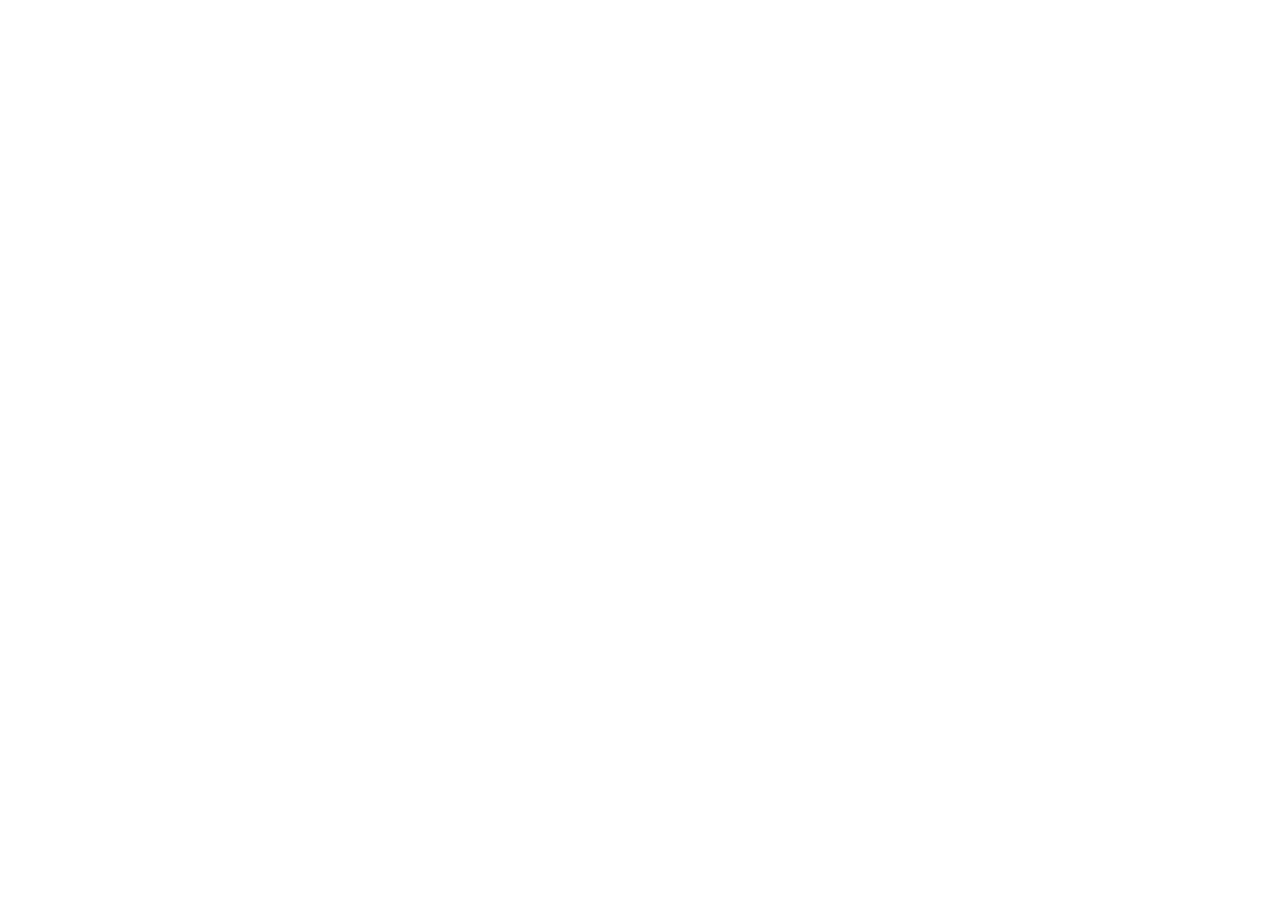
==== commit c09b5ddb: "Create index.html" ====
--- a/index.html
+++ b/index.html
@@ -1,303 +1,12 @@
-<!DOCTYPE html>
-<html lang="zh-tw">
+<!doctype html>
+<html>
 <head>
-  <meta charset="utf-8">
-  <meta name="viewport" content="width=device-width, initial-scale=1, shrink-to-fit=no">
-  <meta name="description" content="AlexVong黃鶴源 我是來自澳門的學生，目前就讀於台灣世新大學修讀資訊傳播學系課程 具備多年系統管理實際經驗以及網際網路系統開發之各項技術，尤其專精於網路資訊系統、建置、維護，系統設計、整合">
-  <meta name="author" content="AlexVong">
-  <title>AlexVong 黃鶴源</title>
-  <link href="img/favicon.png" rel="shortcut icon">
-  <!-- Bootstrap core CSS -->
-  <link href="vendor/bootstrap/css/bootstrap.min.css" rel="stylesheet">
-  <!-- Custom fonts for this template -->
-  <link href="https://fonts.googleapis.com/css?family=Saira+Extra+Condensed:500,700" rel="stylesheet">
-  <link href="https://fonts.googleapis.com/css?family=Muli:400,400i,800,800i" rel="stylesheet">
-  <link href="vendor/fontawesome-free/css/all.min.css" rel="stylesheet">
-  <!-- Custom styles for this template -->
-  <link href="css/resume.min.css" rel="stylesheet">
-  <link href="css/myresume.css" rel="stylesheet">
-  <!-- JQuery Lightbox 燈箱插件 -->
-  <script src="js/lightbox-plus-jquery.js"></script>
-  <link href="css/lightbox.css" rel="stylesheet" />
-  <!-- Google Fonts字體 -->
-  <link href="https://fonts.googleapis.com/css?family=Noto+Sans+TC&display=swap" rel="stylesheet">
-  <!-- jQuery圖片輪播 -->
-  <link type="text/css" rel="stylesheet" href="css/lightslider.css" />                  
-  <script src="https://code.jquery.com/jquery-3.4.1.min.js"></script>
-  <script src="js/lightslider.js"></script>
+<meta charset=UTF-8'/>
+<title>alexvong</title>
 </head>
-<body id="page-top">
-  <nav class="navbar navbar-expand-lg navbar-dark bg-primary fixed-top" id="sideNav">
-    <a class="navbar-brand js-scroll-trigger" href="#page-top">
-      <span class="d-block d-lg-none">AlexVong</span>
-      <span class="d-none d-lg-block">
-        <img class="img-fluid img-profile rounded-circle mx-auto mb-2" src="img/profilealex.jpg" alt="alexprofilephoto">
-      </span>
-    </a>
-    <button class="navbar-toggler" type="button" data-toggle="collapse" data-target="#navbarSupportedContent" aria-controls="navbarSupportedContent" aria-expanded="false" aria-label="Toggle navigation">
-      <span class="navbar-toggler-icon"></span>
-    </button>
-    <div class="collapse navbar-collapse" id="navbarSupportedContent">
-      <ul class="navbar-nav">
-        <li class="nav-item">
-          <a class="nav-link js-scroll-trigger" href="#about">關於</a>
-        </li>
-        <li class="nav-item">
-          <a class="nav-link js-scroll-trigger" href="#experience">經驗</a>
-        </li>
-        <li class="nav-item">
-          <a class="nav-link js-scroll-trigger" href="#education">教育</a>
-        </li>
-        <li class="nav-item">
-          <a class="nav-link js-scroll-trigger" href="#skills">技能專長</a>
-        </li>
-        <li class="nav-item">
-          <a class="nav-link js-scroll-trigger" href="#interests">興趣愛好</a>
-        </li>
-        <li class="nav-item">
-          <a class="nav-link js-scroll-trigger" href="#awards">證書</a>
-        </li>
-      </ul>
-    </div>
-  </nav>
-  <div class="container-fluid p-0">
-    <section class="resume-section p-3 p-lg-5 d-flex align-items-center" id="about">
-      <div class="w-100">
-        <h1 class="mb-0">黃鶴源  
-          <span class="text-primary">AlexVong</span>
-        </h1>
-        <div class="subheading mb-5">116台北市木柵路一段17巷1號 · (886) 0933327256 ·
-          <a href="mailto:alex@alexvong.net">alex@alexvong.net</a>
-        </div>
-        <p class="lead mb-5">我是來自澳門的學生，目前就讀於台灣世新大學修讀資訊傳播學系課程。具備多年系統管理實際經驗以及網際網路系統開發之各項技術，尤其專精於網路資訊系統、建置、維護，系統設計、整合，完善售後服務、作品精緻，必能滿足您的需求。</p>
-        <div class="social-icons">
-       <!--   <a href="#">
-            <i class="fab fa-linkedin-in"></i>
-          </a>-->
-          <a href="https://www.instagram.com/alexvong_/">
-            <i class="fab fa-instagram"></i>
-          </a>
-          <a href="https://www.facebook.com/1999alex">
-            <i class="fab fa-facebook-f"></i>
-          </a>
-          <a href="https://www.snapchat.com/add/alexvong99">
-            <i class="fab fa-snapchat-ghost"></i>
-          </a>
-          <a href="mailto:alex@alexvong.net">
-            <i class="fas fa-envelope"></i>
-          </a>
-        </div>
-      </div>
-    </section>
-    <hr class="m-0">
-    <section class="resume-section p-3 p-lg-5 d-flex justify-content-center" id="experience">
-      <div class="w-100">
-        <h2 class="mb-5">經驗</h2>
-        <div class="resume-item d-flex flex-column flex-md-row justify-content-between">
-          <div class="resume-content">
-            <h3 class="mb-0">網站開發</h3>
-            <div class="subheading mb-3">為各單位架設建立網站</div>
-            <a href="https://www.stringsofsorrow.com/">電影《情斷心弦》官方網站</a>&nbsp;&nbsp;
-            <a href="https://edmundnam.com/">Edmundnam 攝影師網站</a>&nbsp;&nbsp;
-            <a href="https://www.youth-dreams.org/">青年圓夢協會</a>&nbsp;&nbsp;
-            <a href="https://www.peaksportmacau.com/">岳運動策劃與器材</a>&nbsp;&nbsp;
-            <a href="https://equip.youthleadermac.org/">露營用品租借系統</a>
-          </div>
-          <div class="resume-date text-md-right">
-            <span class="text-primary">2015 - 2020</span>
-          </div>
-        </div>
-  <br>
-        <div class="resume-item d-flex flex-column flex-md-row justify-content-between mb-5">
-          <div class="resume-content">
-            <h3 class="mb-0">花羅萬色映畫製作有限公司</h3>
-            <div class="subheading mb-3">參與多部微電影及電影的拍攝及後製</div>
-            <a href="https://www.stringsofsorrow.com/">《情斷心弦》</a>&nbsp;&nbsp;
-            <a href="https://alex36.com/?project=1">《在最好的年華遇見你》</a>&nbsp;&nbsp;
-            <a href="https://alex36.com/?project=2">《償》</a>&nbsp;&nbsp;
-            <a href="https://alex36.com/?project=6">《澳門鬼・澳門事 》</a>
-          </div>
-          <div class="resume-date text-md-right">
-            <span class="text-primary">2016 - 2020</span>
-          </div>
-        </div>
-        <div class="resume-item d-flex flex-column flex-md-row justify-content-between mb-5">
-          <div class="resume-content">
-            <h3 class="mb-0">澳門喜來登大酒店</h3>
-           <div class="subheading mb-3">人力資源部實習</a></div>
-           <!-- <p>Bring to the table win-win survival strategies to ensure proactive domination. At the end of the day, going forward, a new normal that has evolved from generation X is on the runway heading towards a streamlined cloud solution. User generated content in real-time will have multiple touchpoints for offshoring.</p>
-        -->  </div>
-          <div class="resume-date text-md-right">
-            <span class="text-primary">2019</span>
-          </div>
-        </div>
-        <div class="resume-item d-flex flex-column flex-md-row justify-content-between mb-5">
-          <div class="resume-content">
-            <h3 class="mb-0">中葡職業技術學校</h3>
-            <div class="subheading mb-3">歌唱比赛系统後台編寫,課程宣傳影片拍攝</div>
-            <a href="http://202.175.62.218/~stud_alexvong/sing/admin/">系统相關資料</a>&nbsp;&nbsp;<a href="https://youtu.be/jjWOtiuXO0Q">影片相關資料</a>&nbsp;&nbsp;<a href="https://goo.gl/ZrbVju">影片相關資料</a>
-            <!--<p>Capitalize on low hanging fruit to identify a ballpark value added activity to beta test. Override the digital divide with additional clickthroughs from DevOps. Nanotechnology immersion along the information highway will close the loop on focusing solely on the bottom line.</p>-->
-          </div>
-          <div class="resume-date text-md-right">
-            <span class="text-primary">2019</span>
-          </div>
-        </div>
-      </div>
-    </section>
-    <hr class="m-0">
-    <section class="resume-section p-3 p-lg-5 d-flex align-items-center" id="education">
-      <div class="w-100">
-        <h2 class="mb-5">教育</h2>
-        <div class="resume-item d-flex flex-column flex-md-row justify-content-between mb-5">
-          <div class="resume-content">
-            <h3 class="mb-0">台灣世新大學</h3>
-            <div class="subheading mb-3">資訊傳播學系</div>
-            <!--<div>Computer Science - Web Development Track</div>
-            <p>GPA: 3.23</p>-->
-          </div>
-          <div class="resume-date text-md-right">
-            <span class="text-primary">2019年9月 - 目前</span>
-          </div>
-        </div>
-        <div class="resume-item d-flex flex-column flex-md-row justify-content-between">
-          <div class="resume-content">
-            <h3 class="mb-0">澳門中葡職業技術學校</h3>
-            <div class="subheading mb-3">電腦多媒體及網頁設計課程</div>
-            <!--<p>GPA: 3.56</p>-->
-          </div>
-          <div class="resume-date text-md-right">
-            <span class="text-primary">2015年9月-2019年7月</span>
-          </div>
-        </div>
-      </div>
-    </section>
-    <hr class="m-0">
-    <section class="resume-section p-3 p-lg-5 d-flex align-items-center" id="skills">
-      <div class="w-100">
-        <h2 class="mb-5">技能專長</h2>
-
-        <div class="subheading mb-3">編程語言和工具</div>
-        <ul class="list-inline dev-icons">
-          <li class="list-inline-item">
-            <i class="fab fa-html5"></i>
-          </li>
-          <li class="list-inline-item">
-           <i class="fab fa-php"></i>
-          </li>
-          <li class="list-inline-item">
-            <i class="fab fa-wordpress"></i>
-          </li>
-          <li class="list-inline-item">
-            <i class="fab fa-linux"></i>
-          </li>
-        </ul>
-        <div class="subheading mb-3">專長技能</div>
-        <ul class="fa-ul mb-0">
-                    <li>
-            <i class="fa-li fa fa-check"></i>
-            Web內容開發</li>
-          <li>
-            <i class="fa-li fa fa-check"></i>
-            影片拍攝及後製</li>
-          <li>
-            <i class="fa-li fa fa-check"></i>
-            舞台燈光音響控制</li>
-          <li>
-            <i class="fa-li fa fa-check"></i>
-            Linux&Windows Server&Vmware Server</li>
-                     <li>
-            <i class="fa-li fa fa-check"></i>
-            Adobe Premiere,Adobe After Effects,Adobe Photoshop,Adobe Dreamweaver</li>
-        </ul>
-      </div>
-    </section>
-    <hr class="m-0">
-
-    <section class="resume-section p-3 p-lg-5 d-flex align-items-center" id="interests">
-      <div class="w-100">
-        <h2 class="mb-5">興趣愛好</h2>
-<div class="demo">
-    <ul  class="sli" id="lightSlider">
-        <li  class="sli" data-thumb="img/sli1.jpg">
-            <img width="640" height="480" class="sli" src="img/sli1.jpg" />
-        </li>
-        <li  class="sli" data-thumb="img/sli2.jpg">
-            <img width="640" height="480" class="sli" src="img/sli2.jpg" />
-        </li>
-           <li  class="sli" data-thumb="img/sli3.jpg">
-            <img width="640" height="480" class="sli" src="img/sli3.jpg" />
-        </li>
-        </li>
-           <li  class="sli" data-thumb="img/sli4.jpg">
-            <img width="640" height="480" class="sli" src="img/sli4.jpg" />
-        </li>
-        </li>
-           <li  class="sli" data-thumb="img/sli5.jpg">
-            <img width="640" height="480" class="sli" src="img/sli5.jpg" />
-        </li>
-    </ul>
-</div>
-          <script type="text/javascript">
-$('#lightSlider').lightSlider({
-    gallery: true,
-    item: 1,
-    loop:true,
-    slideMargin: 0,
-    thumbItem: 9
-});
-</script>
-         <br>
-        <p class="mb-0">聽音樂、上網、網頁製作、影片後製、看電影、唱歌、影片拍攝、逛街、吃美食、喜愛自然、行山、露營、繩索、攀石</p>
-      </div>
-    </section>
-
-    <hr class="m-0">
-    <section class="resume-section p-3 p-lg-5 d-flex align-items-center" id="awards">
-      <div class="w-100">
-        <h2 class="mb-5">證書</h2>
-        <ul class="fa-ul mb-0">
-         <li>
-            <i class="fa-li fa fa-trophy text-warning"></i>
-            <a href="img/ca5.jpg" data-lightbox="ca" data-title="青年義工銅獎">青年義工銅獎 2019</a>
-          </li>
-          <li>
-            <i class="fa-li fa fa-trophy text-warning"></i>
-            <a href="img/ca1.jpeg" data-lightbox="ca" data-title="馬交影藝新思維專業課程 [ 攝影科 ]">馬交影藝新思維專業課程 [ 攝影科 ] 2017</a>
-          </li>
-         <li>
-            <i class="fa-li fa fa-trophy text-warning"></i>
-            <a href="img/ca6.jpeg" data-lightbox="ca" data-title="青年義工銀獎">青年義工銀獎 2017</a>
-          </li>
-           <li>
-            <i class="fa-li fa fa-trophy text-warning"></i>
-            <a href="img/ca4.jpeg" data-lightbox="ca" data-title="Professional Certificate in Promote Products and Services">Professional Certificate in Promote Products and Services 2016</a>
-          </li>
-           <li>
-            <i class="fa-li fa fa-trophy text-warning"></i>
-            <a href="img/ca7.jpeg" data-lightbox="ca" data-title="澳門基金會獎科學與科技成績優異 2016">澳門基金會獎科學與科技成績優異 2016</a>
-          </li>
-          <li>
-            <i class="fa-li fa fa-trophy text-warning"></i>
-            <a href="img/ca3.jpeg" data-lightbox="ca" data-title="電影級專業後期特效及製作班">電影級專業後期特效及製作班 2015</a>
-          </li>
-          <li>
-            <i class="fa-li fa fa-trophy text-warning"></i>
-            <a href="img/ca2.jpeg" data-lightbox="ca" data-title="後期製作 After Effects 應用入門">後期製作 After Effects 應用入門 2014</a>
-          </li>
-        </ul>
-      </div>
-    </section>
-
-  </div>
-
-  <!-- Bootstrap core JavaScript -->
-  <script src="vendor/jquery/jquery.min.js"></script>
-  <script src="vendor/bootstrap/js/bootstrap.bundle.min.js"></script>
-
-  <!-- Plugin JavaScript -->
-  <script src="vendor/jquery-easing/jquery.easing.min.js"></script>
-
-  <!-- Custom scripts for this template -->
-  <script src="js/resume.min.js"></script>
+<body>
+<frameset ROWS="0,*" border=0 NORESIZE="yes">
+<frame src="https://demo.alexvong.net/shu108web/">
+</frameset>
 </body>
 </html>
